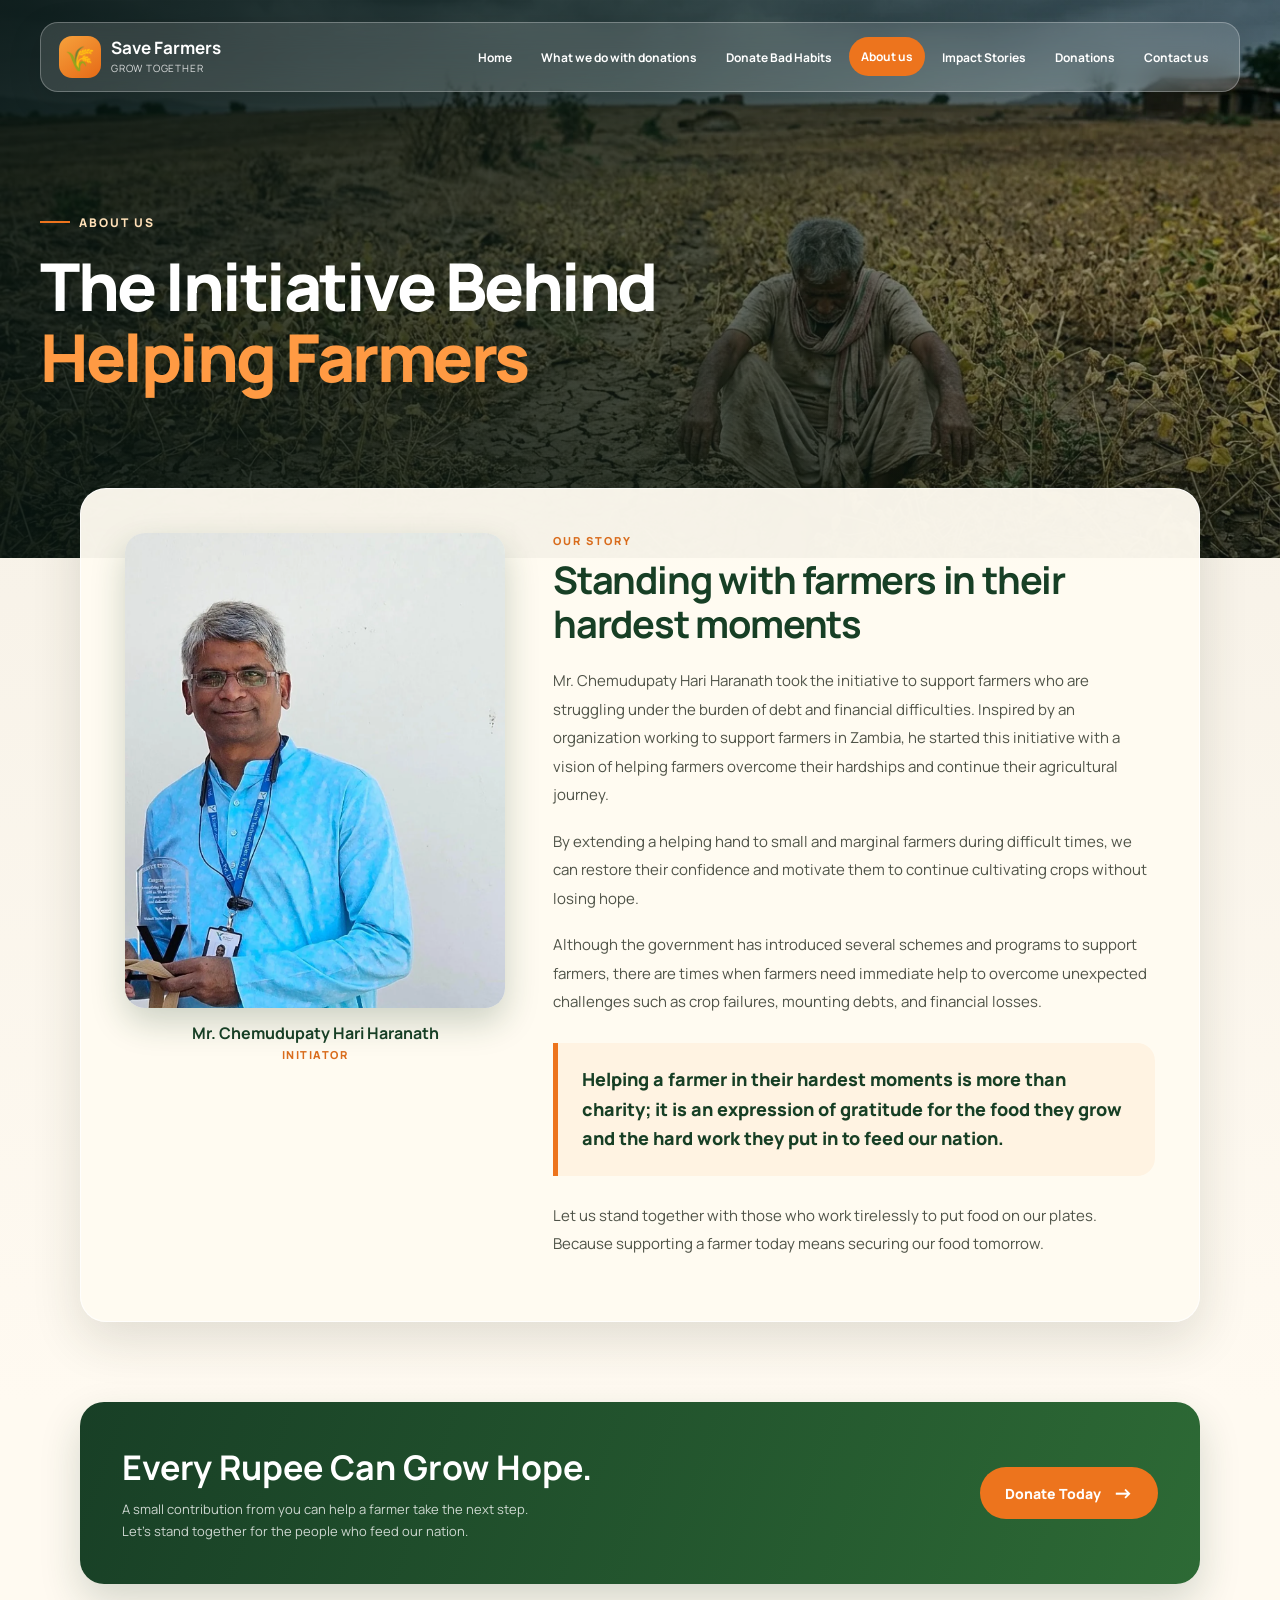
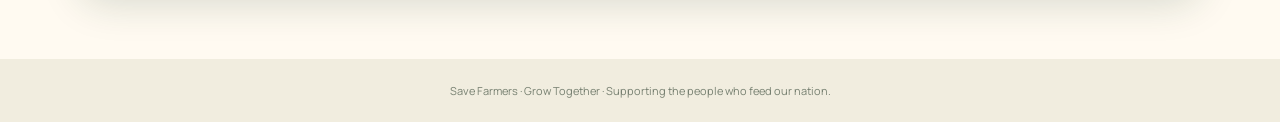
==== aboutus.html @ 28355c9f "Add files via upload" ====
<!DOCTYPE html>
<html lang="en">
<head>
  <meta charset="UTF-8" />
  <meta name="viewport" content="width=device-width, initial-scale=1.0" />
  <meta name="description" content="The initiative behind helping farmers: why Mr. Chemudupaty Hari Haranath started Save Farmers." />
  <title>About Us | Save Farmers | Grow Together</title>
  <link rel="preconnect" href="https://fonts.googleapis.com">
  <link rel="preconnect" href="https://fonts.gstatic.com" crossorigin>
  <link href="https://fonts.googleapis.com/css2?family=Manrope:wght@400;500;600;700;800&display=swap" rel="stylesheet">
  <style>
    :root { --green:#173f25; --green-dark:#102d1b; --orange:#ed741d; --cream:#fff8ec; --ink:#17251b; }
    * { box-sizing: border-box; }
    html { scroll-behavior: smooth; }
    body { margin:0; font-family:"Manrope",Arial,sans-serif; color:var(--ink); background:#f7f2e8; }
    .page-hero {
      position:relative; isolation:isolate; display:flex; flex-direction:column; min-height:62vh;
      background:
        linear-gradient(90deg, rgba(7,20,16,.85) 0%, rgba(10,25,18,.68) 50%, rgba(9,20,15,.3) 100%),
        linear-gradient(0deg, rgba(8,20,14,.42), transparent 42%),
        url("farmer-background.webp") center 54% / cover no-repeat;
    }
    .navbar {
      width:min(1200px, calc(100% - 48px)); margin:22px auto 0; padding:13px 18px;
      display:flex; align-items:center; justify-content:space-between; gap:22px;
      border:1px solid rgba(255,255,255,.27); border-radius:18px; background:rgba(255,255,255,.13);
      backdrop-filter:blur(16px); -webkit-backdrop-filter:blur(16px); box-shadow:0 10px 35px rgba(0,0,0,.12);
    }
    .brand { display:flex; align-items:center; gap:10px; color:#fff; text-decoration:none; flex-shrink:0; }
    .brand-mark { width:42px; height:42px; display:grid; place-items:center; border-radius:13px; color:#fff; background:linear-gradient(145deg,#f6a13c,#e66a16); font-size:24px; }
    .brand strong { display:block; font-size:17px; line-height:1.1; }
    .brand small { display:block; margin-top:3px; color:rgba(255,255,255,.82); font-size:10px; letter-spacing:.8px; }
    .nav-links { display:flex; align-items:center; gap:5px; }
    .nav-links a { color:#fff; text-decoration:none; font-size:12px; font-weight:700; padding:11px 12px; border-radius:999px; transition:background .2s, transform .2s; white-space:nowrap; }
    .nav-links a:hover, .nav-links a.active { background:var(--orange); transform:translateY(-1px); }
    .hero-content { width:min(1200px, calc(100% - 48px)); margin:auto; padding:70px 0 120px; color:#fff; }
    .eyebrow { display:inline-flex; align-items:center; gap:9px; margin-bottom:20px; color:#ffe0b8; font-size:12px; font-weight:800; letter-spacing:2px; text-transform:uppercase; }
    .eyebrow::before { content:""; width:30px; height:2px; background:var(--orange); }
    h1 { max-width:760px; margin:0; font-size:clamp(36px,5.4vw,66px); line-height:1.08; letter-spacing:-2.5px; font-weight:800; text-wrap:balance; }
    h1 span { color:#ff9a43; }

    .story { padding:0 24px 80px; background:linear-gradient(180deg,#f7f2e8,#fffaf1); }
    .story-card {
      position:relative; z-index:2; width:min(1120px,100%); margin:-70px auto 0; padding:44px;
      display:grid; grid-template-columns:minmax(260px,380px) 1fr; gap:48px; align-items:start;
      border:1px solid rgba(255,255,255,.8); border-radius:26px; background:rgba(255,251,241,.96);
      box-shadow:0 18px 50px rgba(44,48,30,.14);
    }
    .portrait { margin:0; position:sticky; top:24px; }
    .portrait img { display:block; width:100%; aspect-ratio:4/5; object-fit:cover; object-position:35% 20%; border-radius:20px; box-shadow:0 14px 34px rgba(23,63,37,.22); }
    .portrait figcaption { margin-top:14px; text-align:center; }
    .portrait figcaption strong { display:block; color:var(--green); font-size:16px; }
    .portrait figcaption span { display:block; margin-top:3px; color:#d96c1c; font-size:11px; font-weight:800; letter-spacing:1.5px; text-transform:uppercase; }
    .section-kicker { color:#d96c1c; font-size:11px; font-weight:800; letter-spacing:2px; text-transform:uppercase; }
    .story-text h2 { margin:10px 0 22px; color:var(--green); font-size:clamp(26px,3.4vw,38px); letter-spacing:-1.2px; line-height:1.15; }
    .story-text p { margin:0 0 18px; color:#4f5348; font-size:15px; line-height:1.9; }
    .highlight {
      margin:26px 0; padding:22px 24px; border-left:5px solid var(--orange); border-radius:0 18px 18px 0;
      background:#fff3e2; color:var(--green); font-size:18px; font-weight:800; line-height:1.65;
    }
    .final-line { color:var(--green)!important; font-weight:700; font-size:16px!important; margin-bottom:0!important; }

    .closing { padding:0 24px 75px; background:#fffaf1; }
    .closing-inner { width:min(1120px,100%); margin:auto; padding:42px; display:flex; align-items:center; justify-content:space-between; gap:25px; border-radius:24px; color:#fff; background:linear-gradient(110deg,#183f26,#2d6a35); box-shadow:0 18px 40px rgba(24,63,38,.18); }
    .closing h2 { margin:0 0 8px; font-size:clamp(24px,3vw,34px); }
    .closing p { margin:0; color:rgba(255,255,255,.78); font-size:13px; line-height:1.7; }
    .btn { display:inline-flex; align-items:center; justify-content:center; gap:12px; min-height:52px; padding:0 25px; border-radius:999px; text-decoration:none; font-size:14px; font-weight:800; color:#fff; background:var(--orange); flex-shrink:0; transition:transform .2s, box-shadow .2s; }
    .btn:hover { transform:translateY(-3px); box-shadow:0 12px 25px rgba(0,0,0,.2); }
    .btn .arrow { font-size:20px; line-height:1; }
    footer { padding:24px; text-align:center; color:#778071; background:#f1eddf; font-size:11px; }

    @media (max-width:980px) {
      .navbar { align-items:flex-start; flex-direction:column; }
      .nav-links { width:100%; overflow-x:auto; padding-bottom:3px; }
      .nav-links a { font-size:11px; }
      .story-card { grid-template-columns:1fr; padding:30px 24px; gap:30px; }
      .portrait { position:static; max-width:380px; margin:0 auto; }
    }
    @media (max-width:600px) {
      .navbar { width:calc(100% - 24px); margin-top:12px; padding:12px; border-radius:14px; }
      .nav-links { gap:2px; }
      .nav-links a { padding:9px 10px; }
      .hero-content { width:calc(100% - 40px); padding:60px 0 110px; }
      h1 { letter-spacing:-1.5px; }
      .story { padding:0 14px 60px; }
      .story-card { margin-top:-55px; padding:22px 18px; border-radius:20px; }
      .story-text p { font-size:14px; }
      .highlight { font-size:16px; padding:18px; }
      .closing { padding:0 18px 55px; }
      .closing-inner { padding:28px 22px; align-items:flex-start; flex-direction:column; }
    }
  </style>
</head>
<body>
  <header class="page-hero" id="home">
    <nav class="navbar" aria-label="Main navigation">
      <a class="brand" href="index.html">
        <span class="brand-mark">🌾</span>
        <span><strong>Save Farmers</strong><small>GROW TOGETHER</small></span>
      </a>
      <div class="nav-links">
        <a href="index.html">Home</a>
        <a href="what-we-do-with-donations.html">What we do with donations</a>
        <a href="donate-bad-habits.html">Donate Bad Habits</a>
        <a class="active" href="aboutus.html">About us</a>
        <a href="impact-stories.html">Impact Stories</a>
        <a href="donations.html">Donations</a>
        <a href="contact.html">Contact us</a>
      </div>
    </nav>
    <div class="hero-content">
      <div class="eyebrow">About us</div>
      <h1>The Initiative Behind <span>Helping Farmers</span></h1>
    </div>
  </header>

  <section class="story" id="about">
    <div class="story-card">
      <figure class="portrait">
        <img src="hari-haranath.webp" alt="Mr. Chemudupaty Hari Haranath" />
        <figcaption>
          <strong>Mr. Chemudupaty Hari Haranath</strong>
          <span>Initiator</span>
        </figcaption>
      </figure>

      <div class="story-text">
        <div class="section-kicker">Our story</div>
        <h2>Standing with farmers in their hardest moments</h2>
        <p>Mr. Chemudupaty Hari Haranath took the initiative to support farmers who are struggling under the burden of debt and financial difficulties. Inspired by an organization working to support farmers in Zambia, he started this initiative with a vision of helping farmers overcome their hardships and continue their agricultural journey.</p>
        <p>By extending a helping hand to small and marginal farmers during difficult times, we can restore their confidence and motivate them to continue cultivating crops without losing hope.</p>
        <p>Although the government has introduced several schemes and programs to support farmers, there are times when farmers need immediate help to overcome unexpected challenges such as crop failures, mounting debts, and financial losses.</p>
        <div class="highlight">Helping a farmer in their hardest moments is more than charity; it is an expression of gratitude for the food they grow and the hard work they put in to feed our nation.</div>
        <p>Let us stand together with those who work tirelessly to put food on our plates. Because supporting a farmer today means securing our food tomorrow.</p>
      </div>
    </div>
  </section>

  <section class="closing" id="donate">
    <div class="closing-inner">
      <div>
        <h2>Every Rupee Can Grow Hope.</h2>
        <p>A small contribution from you can help a farmer take the next step.<br>Let's stand together for the people who feed our nation.</p>
      </div>
      <a class="btn" href="donations.html">Donate Today <span class="arrow">→</span></a>
    </div>
  </section>

  <footer id="contact">Save Farmers · Grow Together · Supporting the people who feed our nation.</footer>
</body>
</html>
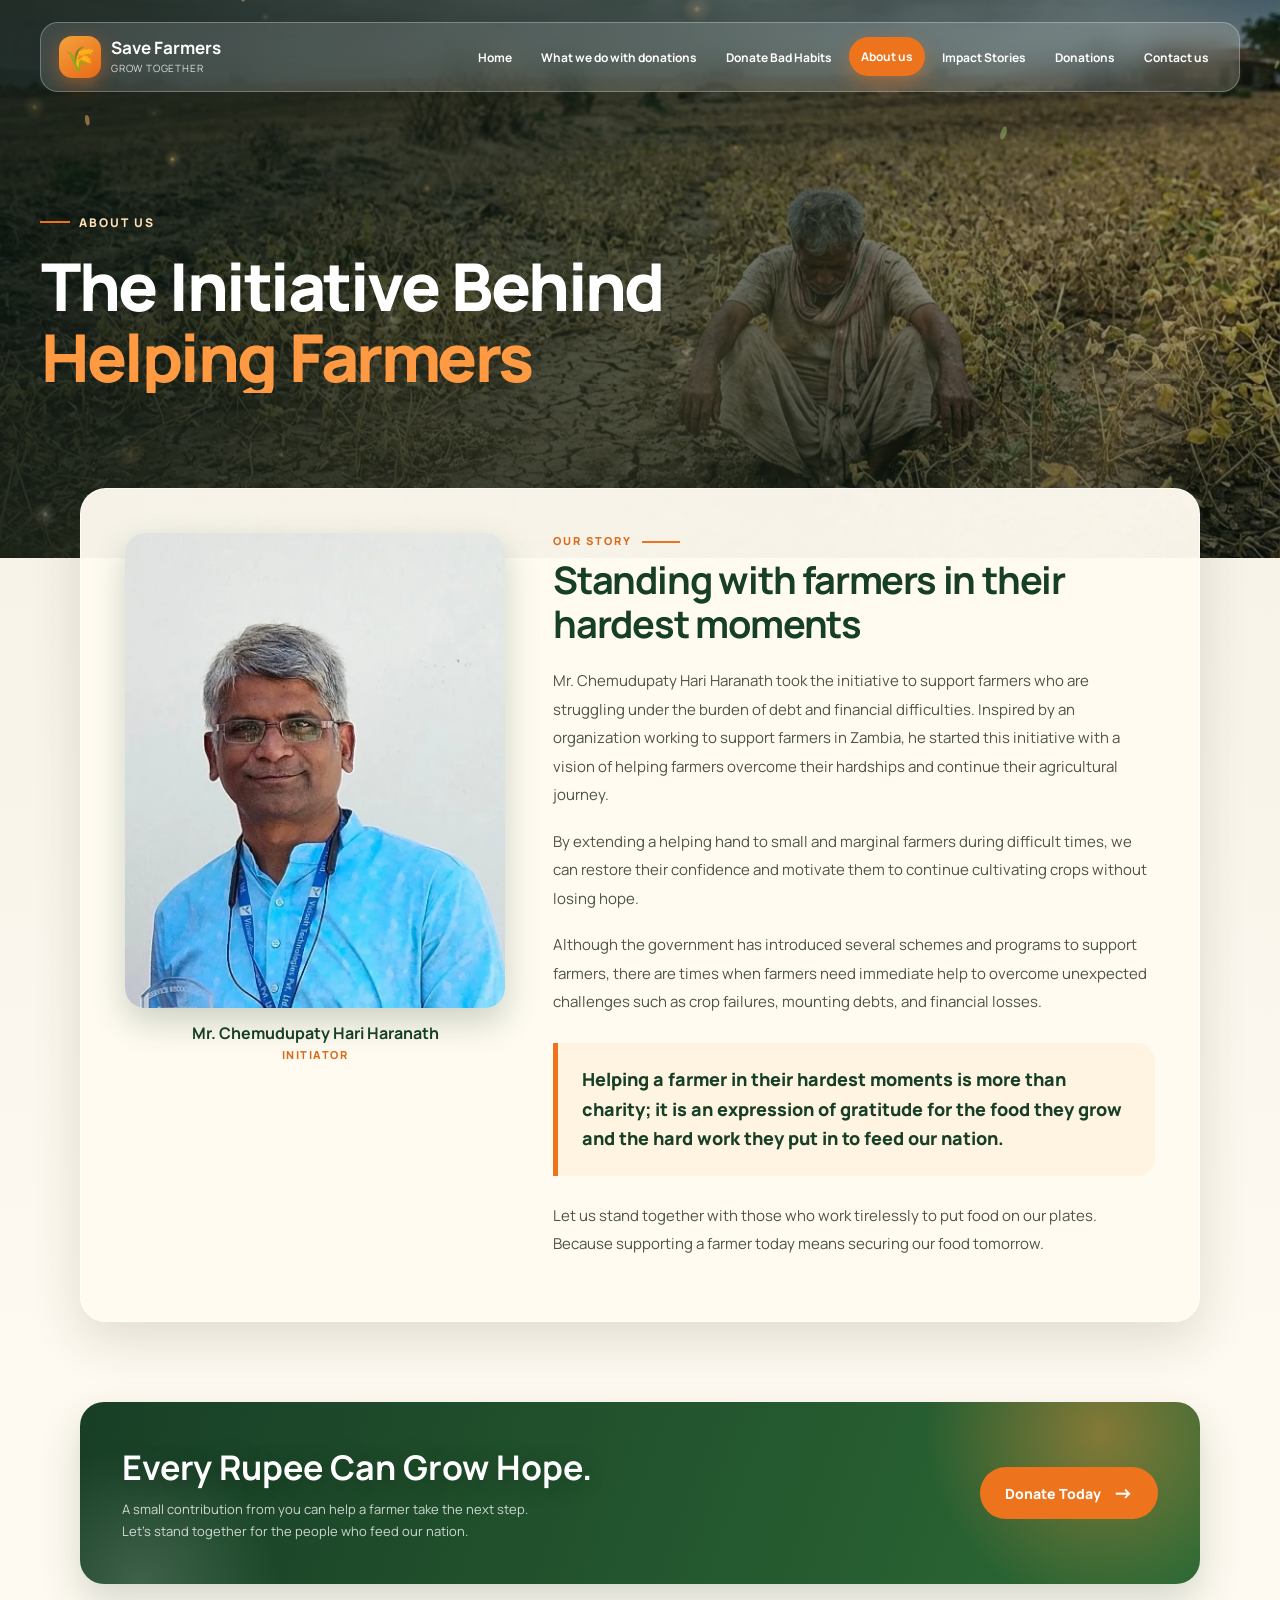
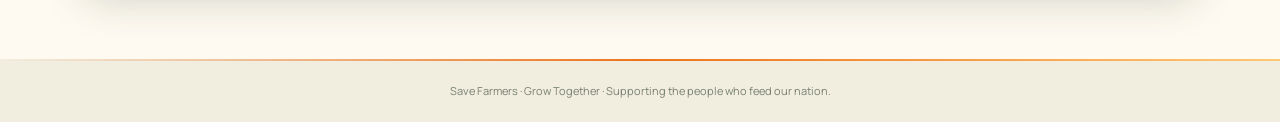
==== commit bed6d916: "Add files via upload" ====
--- a/aboutus.html
+++ b/aboutus.html
@@ -47,7 +47,7 @@
       box-shadow:0 18px 50px rgba(44,48,30,.14);
     }
     .portrait { margin:0; position:sticky; top:24px; }
-    .portrait img { display:block; width:100%; aspect-ratio:4/5; object-fit:cover; object-position:35% 20%; border-radius:20px; box-shadow:0 14px 34px rgba(23,63,37,.22); }
+    .portrait img { display:block; width:100%; aspect-ratio:4/5; object-fit:cover; object-position:50% 18%; border-radius:20px; box-shadow:0 14px 34px rgba(23,63,37,.22); }
     .portrait figcaption { margin-top:14px; text-align:center; }
     .portrait figcaption strong { display:block; color:var(--green); font-size:16px; }
     .portrait figcaption span { display:block; margin-top:3px; color:#d96c1c; font-size:11px; font-weight:800; letter-spacing:1.5px; text-transform:uppercase; }
@@ -89,7 +89,29 @@
       .closing { padding:0 18px 55px; }
       .closing-inner { padding:28px 22px; align-items:flex-start; flex-direction:column; }
     }
+  
+    /* ---- Mobile menu (tablet/phone only; laptop navbar unchanged) ---- */
+    .menu-toggle { display:none; }
+    @media (max-width:980px) {
+      .navbar { flex-direction:row; align-items:center; flex-wrap:nowrap; position:relative; z-index:20; }
+      .menu-toggle { display:flex; flex-direction:column; justify-content:center; align-items:stretch; gap:5px; width:46px; height:46px; margin-left:auto; padding:0 12px; border:1px solid rgba(255,255,255,.38); border-radius:14px; background:rgba(255,255,255,.16); cursor:pointer; -webkit-tap-highlight-color:transparent; }
+      .menu-toggle span { display:block; height:2px; border-radius:2px; background:#fff; transition:transform .25s ease, opacity .2s ease; }
+      .navbar.open .menu-toggle { background:var(--orange); border-color:var(--orange); }
+      .navbar.open .menu-toggle span:nth-child(1) { transform:translateY(7px) rotate(45deg); }
+      .navbar.open .menu-toggle span:nth-child(2) { opacity:0; }
+      .navbar.open .menu-toggle span:nth-child(3) { transform:translateY(-7px) rotate(-45deg); }
+      .nav-links { display:none; position:absolute; top:calc(100% + 10px); left:0; right:0; width:auto; flex-direction:column; align-items:stretch; gap:4px; padding:12px; overflow:visible; border:1px solid rgba(255,255,255,.2); border-radius:20px; background:rgba(14,40,25,.97); box-shadow:0 22px 44px rgba(0,0,0,.35); }
+      .navbar.open .nav-links { display:flex; animation:menuIn .22s ease; }
+      .nav-links a { display:flex; align-items:center; justify-content:space-between; padding:15px 16px; border-radius:13px; font-size:15px; white-space:normal; transform:none !important; }
+      .nav-links a::after { content:"\203A"; opacity:.55; font-size:20px; line-height:1; }
+      .nav-links a.active { background:var(--orange); }
+      .nav-links a.active::after { opacity:1; }
+      .hero.menu-open, .page-hero.menu-open { z-index:30; }
+    }
+    @keyframes menuIn { from { opacity:0; transform:translateY(-8px); } to { opacity:1; transform:none; } }
   </style>
+  <script>document.documentElement.className+=" fx"</script>
+  <link rel="stylesheet" href="effects.css">
 </head>
 <body>
   <header class="page-hero" id="home">
@@ -98,7 +120,8 @@
         <span class="brand-mark">🌾</span>
         <span><strong>Save Farmers</strong><small>GROW TOGETHER</small></span>
       </a>
-      <div class="nav-links">
+      <button class="menu-toggle" type="button" aria-label="Open menu" aria-expanded="false" aria-controls="navlinks"><span></span><span></span><span></span></button>
+      <div class="nav-links" id="navlinks">
         <a href="index.html">Home</a>
         <a href="what-we-do-with-donations.html">What we do with donations</a>
         <a href="donate-bad-habits.html">Donate Bad Habits</a>
@@ -147,5 +170,23 @@
   </section>
 
   <footer id="contact">Save Farmers · Grow Together · Supporting the people who feed our nation.</footer>
+  <script>
+    (function () {
+      var nav = document.querySelector('.navbar'), btn = document.querySelector('.menu-toggle');
+      if (!nav || !btn) return;
+      var host = nav.closest('header');
+      function setOpen(o) {
+        nav.classList.toggle('open', o);
+        if (host) host.classList.toggle('menu-open', o);
+        btn.setAttribute('aria-expanded', o ? 'true' : 'false');
+      }
+      btn.addEventListener('click', function (e) { e.stopPropagation(); setOpen(!nav.classList.contains('open')); });
+      nav.querySelectorAll('.nav-links a').forEach(function (a) { a.addEventListener('click', function () { setOpen(false); }); });
+      document.addEventListener('click', function (e) { if (!nav.contains(e.target)) setOpen(false); });
+      document.addEventListener('keydown', function (e) { if (e.key === 'Escape') setOpen(false); });
+      window.addEventListener('resize', function () { if (window.innerWidth > 980) setOpen(false); });
+    })();
+  </script>
+  <script src="effects.js" defer></script>
 </body>
 </html>
--- a/effects.css
+++ b/effects.css
@@ -0,0 +1,357 @@
+/* ==========================================================================
+   Save Farmers — visual effects layer
+   Styling + motion only. No content lives in this file.
+   Everything is gated behind html.fx (set by a tiny inline script), so the
+   site still renders normally if JavaScript is unavailable.
+   ========================================================================== */
+
+:root {
+  --gold: #ffc875;
+  --ease-out: cubic-bezier(.2, .8, .2, 1);
+  --ease-spring: cubic-bezier(.34, 1.56, .64, 1);
+}
+
+::selection { background: var(--orange); color: #fff; }
+html { accent-color: var(--orange); scrollbar-width: thin; scrollbar-color: #e0a15f #f1eddf; }
+::-webkit-scrollbar { width: 11px; }
+::-webkit-scrollbar-track { background: #f1eddf; }
+::-webkit-scrollbar-thumb { background: linear-gradient(180deg, #f6a13c, #e66a16); border-radius: 99px; border: 2px solid #f1eddf; }
+
+a:focus-visible, button:focus-visible {
+  outline: 3px solid var(--gold);
+  outline-offset: 3px;
+  border-radius: 12px;
+}
+
+/* ---------- page load / leave -------------------------------------------- */
+html.fx body { animation: pageIn .7s ease both; }
+html.fx.fx-leave body { opacity: 0; transition: opacity .25s ease; }
+@keyframes pageIn { from { opacity: 0; } to { opacity: 1; } }
+
+/* ---------- scroll progress bar ------------------------------------------ */
+.fx-progress {
+  position: fixed; inset: 0 0 auto 0; height: 4px; z-index: 9999;
+  transform-origin: 0 50%; transform: scaleX(var(--p, 0));
+  background: linear-gradient(90deg, #ffb347, #ed741d 55%, #ff5e3a);
+  box-shadow: 0 0 14px rgba(237, 116, 29, .7);
+  pointer-events: none;
+}
+
+/* ---------- hero: living background -------------------------------------- */
+html.fx-ready .hero,
+html.fx-ready .page-hero { background: #0b1a12; }
+
+.fx-bg { position: absolute; inset: 0; z-index: -1; overflow: hidden; pointer-events: none; }
+.fx-kb { position: absolute; left: 0; right: 0; top: -16%; bottom: -4%; will-change: transform; }
+.fx-kb::before {
+  content: ""; position: absolute; inset: 0;
+  background: url("farmer-background.webp") center 54% / cover no-repeat;
+  animation: kenburns 26s ease-in-out infinite alternate;
+  will-change: transform;
+}
+@keyframes kenburns {
+  from { transform: scale(1.02) translate3d(0, 0, 0); }
+  to   { transform: scale(1.16) translate3d(-1.8%, -1.2%, 0); }
+}
+.fx-shade { position: absolute; inset: 0; }
+.hero .fx-shade {
+  background:
+    linear-gradient(90deg, rgba(7,20,16,.82) 0%, rgba(10,25,18,.65) 42%, rgba(9,20,15,.16) 100%),
+    linear-gradient(0deg, rgba(8,20,14,.42), transparent 42%);
+}
+.page-hero .fx-shade {
+  background:
+    linear-gradient(90deg, rgba(7,20,16,.85) 0%, rgba(10,25,18,.68) 50%, rgba(9,20,15,.3) 100%),
+    linear-gradient(0deg, rgba(8,20,14,.42), transparent 42%);
+}
+/* sun rays sweeping in from the top-right */
+.fx-rays {
+  position: absolute; inset: -40%;
+  background: conic-gradient(from 188deg at 82% 30%,
+    transparent 0 5%, rgba(255,196,120,.20) 8%, transparent 12%,
+    rgba(255,196,120,.12) 16%, transparent 21%,
+    rgba(255,196,120,.16) 26%, transparent 31%, transparent 100%);
+  mix-blend-mode: screen; opacity: .8;
+  animation: raysSway 14s ease-in-out infinite alternate;
+  filter: blur(6px);
+}
+@keyframes raysSway {
+  from { transform: rotate(-5deg) scale(1);    opacity: .45; }
+  to   { transform: rotate(6deg)  scale(1.08); opacity: .9;  }
+}
+.fx-canvas { position: absolute; inset: 0; width: 100%; height: 100%; }
+
+@media (max-width: 600px) {
+  .hero .fx-kb::before { background-position: 58% center; }
+}
+
+/* ---------- hero entrance ------------------------------------------------- */
+html.fx .navbar        { animation: dropIn .9s var(--ease-out) backwards; }
+html.fx .eyebrow       { animation: fadeUp .8s var(--ease-out) .15s backwards; }
+html.fx .eyebrow::before { transform-origin: left; animation: lineGrow .9s var(--ease-out) .5s backwards; }
+html.fx .hero-content > p { animation: fadeUp .9s var(--ease-out) .95s backwards; }
+html.fx .actions       { animation: fadeUp .9s var(--ease-out) 1.15s backwards; }
+html.fx .scroll-note   { animation: fadeIn 1s ease 1.8s backwards; }
+@keyframes dropIn   { from { opacity: 0; transform: translateY(-26px); } }
+@keyframes fadeUp   { from { opacity: 0; transform: translateY(30px); } }
+@keyframes fadeIn   { from { opacity: 0; } }
+@keyframes lineGrow { from { transform: scaleX(0); } }
+
+/* headline: words rise out of a mask, accent words shimmer */
+html.fx:not(.fx-ready) h1 { opacity: 0; animation: failSafe 0s 1.4s forwards; }
+@keyframes failSafe { to { opacity: 1; } }
+h1 .w  { display: inline-block; overflow: hidden; vertical-align: top; padding: 0 .02em .14em; margin-bottom: -.14em; color: inherit; }
+h1 .wi { display: inline-block; color: inherit; }
+html.fx-ready h1 .wi {
+  transform: translateY(115%) rotate(5deg); transform-origin: 0 100%;
+  animation: wordUp 1s var(--ease-out) calc(.3s + var(--i) * .075s) forwards;
+}
+@keyframes wordUp { to { transform: none; } }
+h1 .hl .wi {
+  background: linear-gradient(100deg, #ff9a43 0%, #ff9a43 38%, #fff1d6 50%, #ff9a43 62%, #ff9a43 100%) 100% 0 / 260% 100%;
+  -webkit-background-clip: text; background-clip: text;
+  -webkit-text-fill-color: transparent; color: transparent;
+}
+html.fx-ready h1 .hl .wi {
+  animation:
+    wordUp 1s var(--ease-out) calc(.3s + var(--i) * .075s) forwards,
+    shimmer 5s linear calc(1.6s + var(--i) * .12s) infinite;
+}
+@keyframes shimmer { from { background-position: 100% 0; } to { background-position: -60% 0; } }
+
+/* scroll cue */
+.scroll-note::after {
+  content: ""; display: block; width: 2px; height: 34px; margin: 10px auto 0;
+  background: linear-gradient(180deg, rgba(255,255,255,.85), transparent);
+  transform-origin: top; animation: cue 2s ease-in-out infinite;
+}
+@keyframes cue { 0% { transform: scaleY(0); opacity: 1; } 60% { transform: scaleY(1); opacity: 1; } 100% { transform: scaleY(1); opacity: 0; } }
+
+/* ---------- navbar -------------------------------------------------------- */
+.brand-mark { position: relative; animation: sway 5s ease-in-out infinite; box-shadow: 0 6px 18px rgba(230,106,22,.45); transition: transform .4s var(--ease-spring); }
+.brand:hover .brand-mark { animation: none; transform: rotate(-12deg) scale(1.12); }
+@keyframes sway { 0%,100% { transform: rotate(-5deg); } 50% { transform: rotate(5deg) translateY(-1px); } }
+.nav-links a { position: relative; }
+@media (min-width: 981px) {
+  .nav-links a::after {
+    content: ""; position: absolute; left: 50%; bottom: 5px; width: 0; height: 2px; border-radius: 2px;
+    background: #fff; transform: translateX(-50%); transition: width .3s var(--ease-out);
+  }
+  .nav-links a:hover::after { width: 38%; }
+  .nav-links a.active::after { width: 0; }
+  .nav-links a:hover, .nav-links a.active { box-shadow: 0 8px 20px rgba(237,116,29,.4); }
+}
+
+/* ---------- buttons ------------------------------------------------------- */
+.btn { position: relative; overflow: hidden; transform: translate(var(--tx, 0px), var(--ty, 0px)); transition: transform .25s var(--ease-out), box-shadow .25s; }
+.btn:hover { transform: translate(var(--tx, 0px), calc(var(--ty, 0px) - 3px)) scale(1.03); }
+.btn::before {
+  content: ""; position: absolute; top: 0; bottom: 0; left: -60%; width: 40%; z-index: 0;
+  background: linear-gradient(100deg, transparent, rgba(255,255,255,.55), transparent);
+  transform: skewX(-22deg); pointer-events: none;
+}
+html.fx .btn-primary::before, html.fx .closing .btn::before { animation: sweep 3.8s ease-in-out 1.5s infinite; }
+.btn:hover::before { animation: sweep .8s ease !important; }
+@keyframes sweep { 0% { left: -60%; } 38%, 100% { left: 130%; } }
+html.fx .btn-primary, html.fx .closing .btn { animation: ring 2.6s ease-out 2s infinite; }
+html.fx .btn:hover { animation: none; }
+@keyframes ring {
+  0%   { box-shadow: 0 0 0 0 rgba(237,116,29,.55); }
+  70%  { box-shadow: 0 0 0 20px rgba(237,116,29,0); }
+  100% { box-shadow: 0 0 0 0 rgba(237,116,29,0); }
+}
+.btn .arrow { display: inline-block; transition: transform .3s var(--ease-out); }
+html.fx .btn .arrow { animation: nudge 1.8s ease-in-out infinite; }
+.btn:hover .arrow { animation: none; transform: translateX(7px); }
+@keyframes nudge { 0%,100% { transform: translateX(0); } 50% { transform: translateX(5px); } }
+.btn-outline { backdrop-filter: blur(6px); -webkit-backdrop-filter: blur(6px); transition: transform .25s var(--ease-out), box-shadow .25s, background .25s, border-color .25s; }
+.btn-outline:hover { background: rgba(255,255,255,.22); border-color: #fff; }
+
+/* ---------- scroll reveal ------------------------------------------------- */
+html.fx [data-r]:not(.in) { opacity: 0; transform: translateY(46px); }
+html.fx [data-r="left"]:not(.in)  { transform: translateX(-60px); }
+html.fx [data-r="right"]:not(.in) { transform: translateX(60px); }
+html.fx [data-r="pop"]:not(.in)   { transform: scale(.6) rotate(-14deg); }
+html.fx [data-r="img"]:not(.in)   { opacity: 0; transform: translateY(40px) scale(1.06); }
+html.fx [data-r].in            { animation: rUp 1s var(--ease-out) var(--d, 0s) backwards; }
+html.fx [data-r="left"].in     { animation-name: rLeft; }
+html.fx [data-r="right"].in    { animation-name: rRight; }
+html.fx [data-r="pop"].in      { animation: rPop .8s var(--ease-spring) var(--d, 0s) backwards; }
+html.fx [data-r="img"].in      { animation: rImg 1.2s var(--ease-out) var(--d, 0s) backwards; }
+@keyframes rUp    { from { opacity: 0; transform: translateY(46px); } }
+@keyframes rLeft  { from { opacity: 0; transform: translateX(-60px); } }
+@keyframes rRight { from { opacity: 0; transform: translateX(60px); } }
+@keyframes rPop   { from { opacity: 0; transform: scale(.6) rotate(-14deg); } }
+@keyframes rImg   { from { clip-path: inset(0 0 100% 0 round 22px); transform: scale(1.12); } to { clip-path: inset(0 0 0 0 round 22px); transform: none; } }
+
+/* ---------- 3D tilt cards with moving glare ------------------------------- */
+.fx-tilt { position: relative; transition: transform .25s var(--ease-out), box-shadow .3s, border-color .3s; }
+html.fx .fx-tilt:hover {
+  transform: perspective(900px) rotateX(var(--rx, 0deg)) rotateY(var(--ry, 0deg)) translateY(-8px);
+  border-color: rgba(237,116,29,.55);
+  box-shadow: 0 26px 50px rgba(50,55,35,.18), 0 0 0 1px rgba(237,116,29,.25);
+}
+.fx-tilt::after {
+  content: ""; position: absolute; inset: 0; border-radius: inherit; pointer-events: none; opacity: 0;
+  background: radial-gradient(420px circle at var(--mx, 50%) var(--my, 50%), rgba(255,170,80,.22), transparent 45%);
+  transition: opacity .3s;
+}
+.fx-tilt:hover::after { opacity: 1; }
+
+.support-icon, .cards .ic, .benefits .ic, .contact-card .ic { transition: transform .5s var(--ease-spring), background .3s; }
+.support-card:hover .support-icon, .cards li:hover .ic, .benefits li:hover .ic, .contact-card:hover .ic {
+  transform: scale(1.18) rotate(-9deg); background: #ffe6cb;
+}
+
+/* impact strip */
+.impact-item { position: relative; transition: transform .3s var(--ease-out); }
+.impact-item:hover { transform: translateY(-4px); }
+.impact-item strong { transition: color .3s; }
+.impact-item:hover strong { color: #d96c1c; }
+.impact-item::after {
+  content: ""; position: absolute; left: 50%; bottom: -6px; width: 0; height: 3px; border-radius: 3px;
+  background: var(--orange); transform: translateX(-50%); transition: width .35s var(--ease-out);
+}
+.impact-item:hover::after { width: 46px; }
+.impact-item:last-child::after { right: auto; }
+
+/* ---------- section ambience --------------------------------------------- */
+.section, .intro { position: relative; isolation: isolate; overflow: hidden; }
+.section::before, .intro::before, .section::after, .intro::after {
+  content: ""; position: absolute; z-index: -1; border-radius: 50%; pointer-events: none;
+}
+.section::before, .intro::before {
+  width: 400px; height: 400px; right: -120px; top: 0;
+  background: radial-gradient(circle, rgba(237,116,29,.13), transparent 66%);
+  animation: blobDown 16s ease-in-out infinite alternate;
+}
+.section::after, .intro::after {
+  width: 420px; height: 420px; left: -160px; bottom: 0;
+  background: radial-gradient(circle, rgba(44,106,54,.12), transparent 66%);
+  animation: blobUp 19s ease-in-out -6s infinite alternate-reverse;
+}
+@keyframes blobDown { from { transform: translate3d(0,0,0) scale(1); } to { transform: translate3d(-70px, 60px, 0) scale(1.15); } }
+@keyframes blobUp   { from { transform: translate3d(0,0,0) scale(1); } to { transform: translate3d(70px, -60px, 0) scale(1.15); } }
+@keyframes blob { from { transform: translate3d(0,0,0) scale(1); } to { transform: translate3d(-70px, 60px, 0) scale(1.25); } }
+
+.section-kicker::after {
+  content: ""; display: inline-block; width: 0; height: 2px; margin-left: 10px; vertical-align: middle;
+  background: var(--orange); transition: width .9s var(--ease-out) .35s;
+}
+.section-kicker.in::after { width: 38px; }
+
+.section h2, .intro h2, .story-text h2 { position: relative; }
+
+/* number badges */
+.num { position: relative; box-shadow: 0 8px 20px rgba(230,106,22,.35); }
+.num::after {
+  content: ""; position: absolute; inset: 0; border-radius: inherit; border: 2px solid rgba(237,116,29,.55);
+  animation: numRing 2.8s ease-out infinite; pointer-events: none;
+}
+@keyframes numRing { 0% { transform: scale(1); opacity: .9; } 100% { transform: scale(1.7); opacity: 0; } }
+
+/* highlight callouts: light sweeps across */
+.highlight, .goal { position: relative; overflow: hidden; }
+.highlight { transition: transform .35s var(--ease-out), box-shadow .35s, border-color .35s; }
+.highlight:hover { transform: translateX(6px); box-shadow: 0 14px 30px rgba(237,116,29,.18); }
+.highlight::after, .goal::after {
+  content: ""; position: absolute; top: 0; bottom: 0; left: -40%; width: 30%;
+  background: linear-gradient(100deg, transparent, rgba(255,255,255,.7), transparent);
+  transform: skewX(-20deg); animation: sweep 7s ease-in-out 1s infinite; pointer-events: none;
+}
+.highlight { border-left-color: var(--orange); }
+
+/* images */
+.photos img, .poster, .portrait img { transition: transform .6s var(--ease-out), box-shadow .6s; }
+.photos img:hover, .poster:hover { transform: translateY(-8px) scale(1.015); box-shadow: 0 28px 56px rgba(23,63,37,.32); }
+.portrait img { animation: floaty 7s ease-in-out infinite; }
+.portrait img:hover { animation-play-state: paused; box-shadow: 0 28px 56px rgba(23,63,37,.35); }
+@keyframes floaty { 0%,100% { transform: translateY(0); } 50% { transform: translateY(-9px); } }
+.stories .story-card img { transition: transform .9s var(--ease-out); }
+.stories .story-card:hover img { transform: scale(1.09); }
+.badge, .tag { background-image: linear-gradient(100deg, transparent 30%, rgba(255,255,255,.8) 50%, transparent 70%); background-size: 250% 100%; background-repeat: no-repeat; background-position: 120% 0; animation: badgeShine 4.5s ease-in-out infinite; }
+@keyframes badgeShine { 0%, 55% { background-position: 120% 0; } 100% { background-position: -40% 0; } }
+.quote { position: relative; }
+
+/* pills + contact */
+.ways li { transition: transform .3s var(--ease-spring), background .3s, color .3s, box-shadow .3s; cursor: default; }
+.ways li:hover { transform: translateY(-4px) scale(1.07); background: var(--orange); color: #fff; box-shadow: 0 12px 24px rgba(237,116,29,.35); }
+.tagline { background: linear-gradient(100deg, var(--green) 30%, #e66a16 50%, var(--green) 70%) 100% 0 / 260% 100%; -webkit-background-clip: text; background-clip: text; -webkit-text-fill-color: transparent; color: transparent; animation: shimmer 6s linear infinite; }
+
+/* ---------- payment cards -------------------------------------------------- */
+.qr-box { position: relative; overflow: hidden; }
+.qr-box::after {
+  content: ""; position: absolute; left: 14px; right: 14px; height: 3px; top: 14px; border-radius: 3px; pointer-events: none;
+  background: linear-gradient(90deg, transparent, #7c4dff, transparent);
+  box-shadow: 0 0 18px 4px rgba(124,77,255,.55);
+  animation: scan 3s ease-in-out infinite;
+}
+@keyframes scan { 0%,100% { top: 14px; } 50% { top: calc(100% - 17px); } }
+.qr-note { transition: color .3s; }
+.bank tr { transition: background .25s; }
+.bank tr:hover { background: rgba(237,116,29,.07); }
+.copy { transition: transform .25s var(--ease-spring), background .25s, color .25s; }
+.copy:hover { transform: scale(1.1); background: var(--orange); color: #fff; border-color: var(--orange); }
+.copy:active { transform: scale(.94); }
+
+/* ---------- closing banner ------------------------------------------------- */
+.closing-inner {
+  position: relative; overflow: hidden; isolation: isolate;
+  background: linear-gradient(110deg, #183f26, #2d6a35, #1d5a2e, #183f26);
+  background-size: 300% 300%; animation: gradMove 14s ease infinite;
+}
+@keyframes gradMove { 0%,100% { background-position: 0% 50%; } 50% { background-position: 100% 50%; } }
+.closing-inner::before, .closing-inner::after { content: ""; position: absolute; z-index: -1; border-radius: 50%; pointer-events: none; }
+.closing-inner::before { width: 380px; height: 380px; right: -90px; top: -160px; background: radial-gradient(circle, rgba(255,150,60,.42), transparent 65%); animation: blob 11s ease-in-out infinite alternate; }
+.closing-inner::after  { width: 300px; height: 300px; left: -90px; bottom: -150px; background: radial-gradient(circle, rgba(255,255,255,.16), transparent 65%); animation: blob 14s ease-in-out -4s infinite alternate-reverse; }
+.closing-inner > div { position: relative; z-index: 1; }
+.closing h2 { text-shadow: 0 4px 24px rgba(0,0,0,.25); }
+.fx-float {
+  position: absolute; z-index: 0; bottom: -30px; left: var(--x); font-size: var(--s); line-height: 1;
+  color: rgba(255,170,90,.8); opacity: 0; pointer-events: none; user-select: none;
+  animation: floatUp var(--t) linear var(--dl) infinite;
+}
+@keyframes floatUp {
+  0%   { transform: translate3d(0, 0, 0) rotate(0deg) scale(.7); opacity: 0; }
+  12%  { opacity: .9; }
+  80%  { opacity: .6; }
+  100% { transform: translate3d(var(--dx), -230px, 0) rotate(var(--rot)) scale(1.1); opacity: 0; }
+}
+.closing .btn { z-index: 1; }
+
+/* footer shimmer line */
+footer { position: relative; }
+footer::before {
+  content: ""; position: absolute; left: 0; right: 0; top: 0; height: 2px;
+  background: linear-gradient(90deg, transparent, #ed741d, #ffc875, #ed741d, transparent);
+  background-size: 200% 100%; animation: gradMove 6s linear infinite;
+}
+
+/* ---------- copy-success confetti ----------------------------------------- */
+.fx-bit {
+  position: fixed; z-index: 10000; pointer-events: none; font-size: 16px; line-height: 1; color: var(--orange);
+  animation: bit .95s cubic-bezier(.15, .8, .3, 1) forwards;
+}
+@keyframes bit {
+  0%   { transform: translate(0, 0) scale(.4) rotate(0); opacity: 1; }
+  100% { transform: translate(var(--bx), var(--by)) scale(1.1) rotate(var(--br)); opacity: 0; }
+}
+
+/* ---------- touch / small screens ----------------------------------------- */
+@media (hover: none) {
+  .fx-tilt::after { display: none; }
+}
+@media (max-width: 600px) {
+  .section::before, .intro::before { width: 300px; height: 300px; }
+  .section::after, .intro::after { width: 300px; height: 300px; }
+  h1 .w { padding-bottom: .1em; margin-bottom: -.1em; }
+}
+
+/* ---------- respect reduced-motion settings -------------------------------- */
+@media (prefers-reduced-motion: reduce) {
+  *, *::before, *::after { animation: none !important; transition: none !important; scroll-behavior: auto !important; }
+  html.fx [data-r], html.fx [data-r]:not(.in) { opacity: 1 !important; transform: none !important; clip-path: none !important; }
+  html.fx:not(.fx-ready) h1 { opacity: 1; }
+  html.fx-ready h1 .wi { transform: none; }
+  .fx-canvas, .fx-rays, .fx-float, .fx-progress { display: none; }
+}
